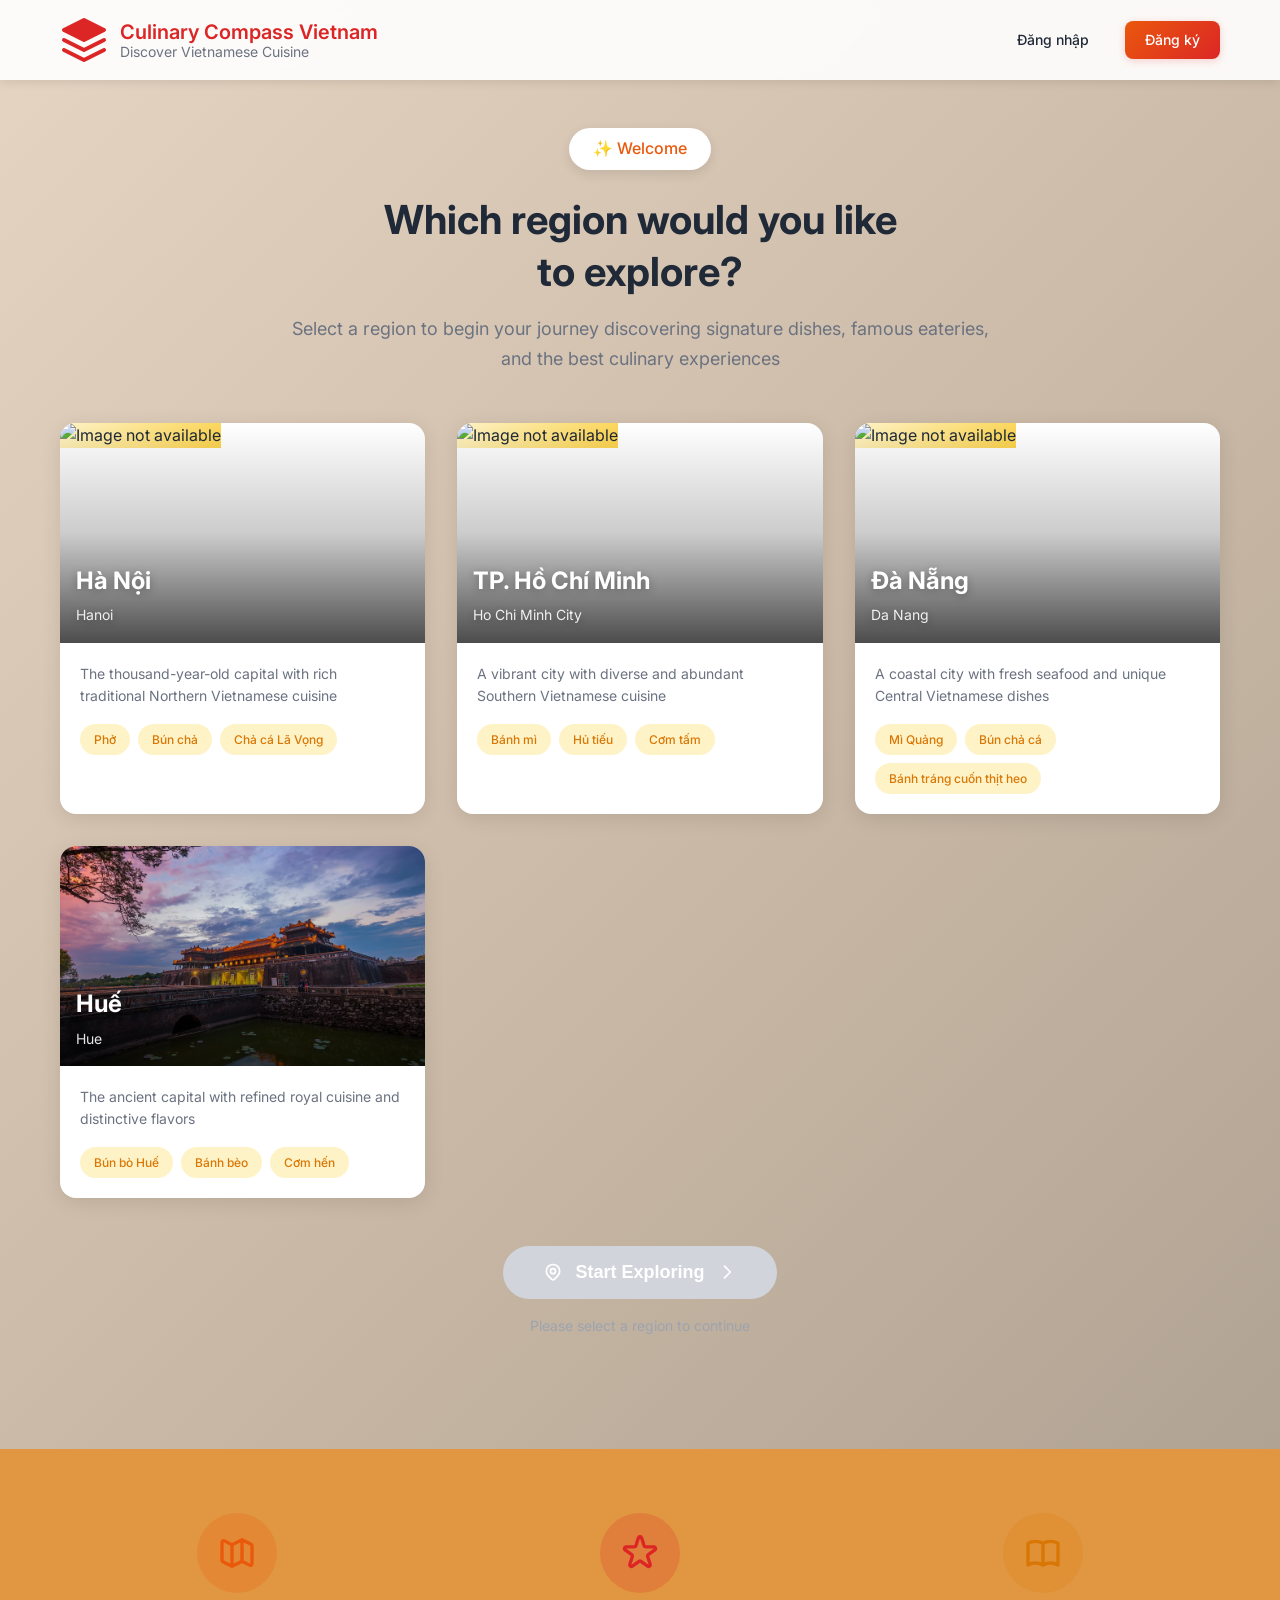
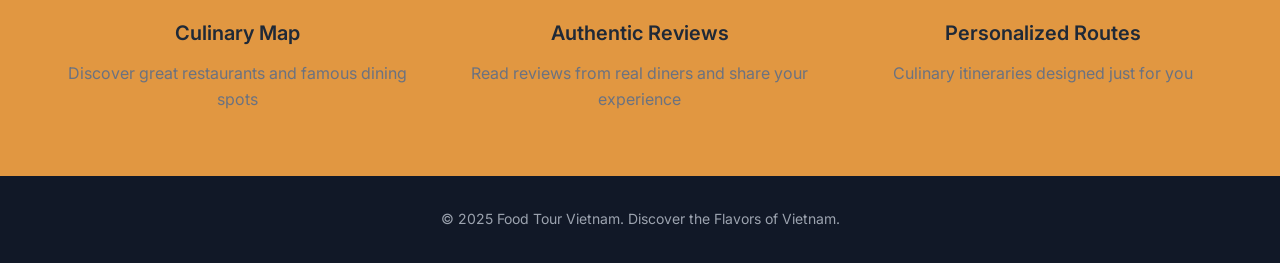
==== index.html @ 3e1b4da1 "Testing" ====
<!DOCTYPE html>
<html lang="en">
<head>
    <meta charset="UTF-8">
    <meta name="viewport" content="width=device-width, initial-scale=1.0">
    <title>Culinary Compass Vietnam - Discover Vietnamese Cuisine</title>
    <link rel="stylesheet" href="assets/css/global.css">
    <link rel="stylesheet" href="assets/css/components.css">
    <link rel="stylesheet" href="assets/css/pages/landing.css">
    <link rel="preconnect" href="https://fonts.googleapis.com">
    <link rel="preconnect" href="https://fonts.gstatic.com" crossorigin>
    <link href="https://fonts.googleapis.com/css2?family=Inter:wght@400;500;600;700&display=swap" rel="stylesheet">
</head>
<body>
    <!-- Header -->
    <header class="header">
        <div class="container">
            <div class="header-content">
                <div class="logo-container">
                    <svg class="logo-icon" viewBox="0 0 24 24" fill="none" xmlns="http://www.w3.org/2000/svg">
                        <path d="M12 2L2 7L12 12L22 7L12 2Z" fill="#DC2626" stroke="#DC2626" stroke-width="2" stroke-linecap="round" stroke-linejoin="round"/>
                        <path d="M2 17L12 22L22 17" stroke="#DC2626" stroke-width="2" stroke-linecap="round" stroke-linejoin="round"/>
                        <path d="M2 12L12 17L22 12" stroke="#DC2626" stroke-width="2" stroke-linecap="round" stroke-linejoin="round"/>
                    </svg>
                    <div class="header-text">
                        <h1 class="header-title">Culinary Compass Vietnam</h1>
                        <p class="header-subtitle">Discover Vietnamese Cuisine</p>
                    </div>
                </div>
                <div class="nav-actions" id="navActions">
                    <!-- Will be populated by JavaScript based on login state -->
                </div>
            </div>
        </div>
    </header>

    <!-- Hero Section -->
    <section class="hero-section">
        <div class="container">
            <div class="hero-content">
                <div class="welcome-badge">
                    <span>✨ Welcome</span>
                </div>
                <h2 class="hero-title">Which region would you like<br>to explore?</h2>
                <p class="hero-description">
                    Select a region to begin your journey discovering signature dishes,
                    famous eateries, and the best culinary experiences
                </p>
            </div>

            <!-- Region Cards -->
            <div class="region-grid" id="regionGrid">
                <!-- Hà Nội -->
                <div class="region-card" data-region="hanoi">
                    <div class="card-image-container">
                        <img src="https://images.unsplash.com/photo-1695297083943-8f62f476939e?w=800" alt="Hà Nội" class="card-image">
                        <div class="image-overlay"></div>
                        <div class="card-header">
                            <h3 class="card-title">Hà Nội</h3>
                            <p class="card-subtitle">Hanoi</p>
                        </div>
                        <div class="check-icon">
                            <svg viewBox="0 0 20 20" fill="currentColor">
                                <path fill-rule="evenodd" d="M16.707 5.293a1 1 0 010 1.414l-8 8a1 1 0 01-1.414 0l-4-4a1 1 0 011.414-1.414L8 12.586l7.293-7.293a1 1 0 011.414 0z" clip-rule="evenodd"/>
                            </svg>
                        </div>
                    </div>
                    <div class="card-content">
                        <p class="card-description">The thousand-year-old capital with rich traditional Northern Vietnamese cuisine</p>
                        <div class="specialty-tags">
                            <span class="tag">Phở</span>
                            <span class="tag">Bún chả</span>
                            <span class="tag">Chả cá Lã Vọng</span>
                        </div>
                    </div>
                </div>

                <!-- TP. Hồ Chí Minh -->
                <div class="region-card" data-region="saigon">
                    <div class="card-image-container">
                        <img src="https://images.unsplash.com/photo-1583417319070-4a69db38a482?w=800" alt="TP. Hồ Chí Minh" class="card-image">
                        <div class="image-overlay"></div>
                        <div class="card-header">
                            <h3 class="card-title">TP. Hồ Chí Minh</h3>
                            <p class="card-subtitle">Ho Chi Minh City</p>
                        </div>
                        <div class="check-icon">
                            <svg viewBox="0 0 20 20" fill="currentColor">
                                <path fill-rule="evenodd" d="M16.707 5.293a1 1 0 010 1.414l-8 8a1 1 0 01-1.414 0l-4-4a1 1 0 011.414-1.414L8 12.586l7.293-7.293a1 1 0 011.414 0z" clip-rule="evenodd"/>
                            </svg>
                        </div>
                    </div>
                    <div class="card-content">
                        <p class="card-description">A vibrant city with diverse and abundant Southern Vietnamese cuisine</p>
                        <div class="specialty-tags">
                            <span class="tag">Bánh mì</span>
                            <span class="tag">Hủ tiếu</span>
                            <span class="tag">Cơm tấm</span>
                        </div>
                    </div>
                </div>

                <!-- Đà Nẵng -->
                <div class="region-card" data-region="danang">
                    <div class="card-image-container">
                        <img src="https://images.unsplash.com/photo-1505018620898-92616e1849cc?w=800" alt="Đà Nẵng" class="card-image">
                        <div class="image-overlay"></div>
                        <div class="card-header">
                            <h3 class="card-title">Đà Nẵng</h3>
                            <p class="card-subtitle">Da Nang</p>
                        </div>
                        <div class="check-icon">
                            <svg viewBox="0 0 20 20" fill="currentColor">
                                <path fill-rule="evenodd" d="M16.707 5.293a1 1 0 010 1.414l-8 8a1 1 0 01-1.414 0l-4-4a1 1 0 011.414-1.414L8 12.586l7.293-7.293a1 1 0 011.414 0z" clip-rule="evenodd"/>
                            </svg>
                        </div>
                    </div>
                    <div class="card-content">
                        <p class="card-description">A coastal city with fresh seafood and unique Central Vietnamese dishes</p>
                        <div class="specialty-tags">
                            <span class="tag">Mì Quảng</span>
                            <span class="tag">Bún chả cá</span>
                            <span class="tag">Bánh tráng cuốn thịt heo</span>
                        </div>
                    </div>
                </div>

                <!-- Huế -->
                <div class="region-card" data-region="hue">
                    <div class="card-image-container">
                        <img src="assets/images/regions/hue.webp" alt="Huế" class="card-image">
                        <div class="image-overlay"></div>
                        <div class="card-header">
                            <h3 class="card-title">Huế</h3>
                            <p class="card-subtitle">Hue</p>
                        </div>
                        <div class="check-icon">
                            <svg viewBox="0 0 20 20" fill="currentColor">
                                <path fill-rule="evenodd" d="M16.707 5.293a1 1 0 010 1.414l-8 8a1 1 0 01-1.414 0l-4-4a1 1 0 011.414-1.414L8 12.586l7.293-7.293a1 1 0 011.414 0z" clip-rule="evenodd"/>
                            </svg>
                        </div>
                    </div>
                    <div class="card-content">
                        <p class="card-description">The ancient capital with refined royal cuisine and distinctive flavors</p>
                        <div class="specialty-tags">
                            <span class="tag">Bún bò Huế</span>
                            <span class="tag">Bánh bèo</span>
                            <span class="tag">Cơm hến</span>
                        </div>
                    </div>
                </div>
            </div>

            <!-- Start Button -->
            <div class="button-container">
                <button id="startButton" class="start-button" disabled>
                    <svg class="button-icon" viewBox="0 0 24 24" fill="none" stroke="currentColor">
                        <path stroke-linecap="round" stroke-linejoin="round" stroke-width="2" d="M17.657 16.657L13.414 20.9a1.998 1.998 0 01-2.827 0l-4.244-4.243a8 8 0 1111.314 0z"/>
                        <path stroke-linecap="round" stroke-linejoin="round" stroke-width="2" d="M15 11a3 3 0 11-6 0 3 3 0 016 0z"/>
                    </svg>
                    <span id="buttonText">Start Exploring</span>
                    <svg class="button-icon-right" viewBox="0 0 24 24" fill="none" stroke="currentColor">
                        <path stroke-linecap="round" stroke-linejoin="round" stroke-width="2" d="M9 5l7 7-7 7"/>
                    </svg>
                </button>
                <p id="selectionPrompt" class="selection-prompt">Please select a region to continue</p>
            </div>
        </div>
    </section>

    <!-- Features Section -->
    <section class="features-section">
        <div class="container">
            <div class="features-grid">
                <!-- Feature 1 -->
                <div class="feature-card">
                    <div class="feature-icon-container map-icon">
                        <svg class="feature-icon" viewBox="0 0 24 24" fill="none" stroke="currentColor">
                            <path stroke-linecap="round" stroke-linejoin="round" stroke-width="2" d="M9 20l-5.447-2.724A1 1 0 013 16.382V5.618a1 1 0 011.447-.894L9 7m0 13l6-3m-6 3V7m6 10l4.553 2.276A1 1 0 0021 18.382V7.618a1 1 0 00-.553-.894L15 4m0 13V4m0 0L9 7"/>
                        </svg>
                    </div>
                    <h3 class="feature-title">Culinary Map</h3>
                    <p class="feature-description">Discover great restaurants and famous dining spots</p>
                </div>

                <!-- Feature 2 -->
                <div class="feature-card">
                    <div class="feature-icon-container star-icon">
                        <svg class="feature-icon" viewBox="0 0 24 24" fill="none" stroke="currentColor">
                            <path stroke-linecap="round" stroke-linejoin="round" stroke-width="2" d="M11.049 2.927c.3-.921 1.603-.921 1.902 0l1.519 4.674a1 1 0 00.95.69h4.915c.969 0 1.371 1.24.588 1.81l-3.976 2.888a1 1 0 00-.363 1.118l1.518 4.674c.3.922-.755 1.688-1.538 1.118l-3.976-2.888a1 1 0 00-1.176 0l-3.976 2.888c-.783.57-1.838-.197-1.538-1.118l1.518-4.674a1 1 0 00-.363-1.118l-3.976-2.888c-.784-.57-.38-1.81.588-1.81h4.914a1 1 0 00.951-.69l1.519-4.674z"/>
                        </svg>
                    </div>
                    <h3 class="feature-title">Authentic Reviews</h3>
                    <p class="feature-description">Read reviews from real diners and share your experience</p>
                </div>

                <!-- Feature 3 -->
                <div class="feature-card">
                    <div class="feature-icon-container book-icon">
                        <svg class="feature-icon" viewBox="0 0 24 24" fill="none" stroke="currentColor">
                            <path stroke-linecap="round" stroke-linejoin="round" stroke-width="2" d="M12 6.253v13m0-13C10.832 5.477 9.246 5 7.5 5S4.168 5.477 3 6.253v13C4.168 18.477 5.754 18 7.5 18s3.332.477 4.5 1.253m0-13C13.168 5.477 14.754 5 16.5 5c1.747 0 3.332.477 4.5 1.253v13C19.832 18.477 18.247 18 16.5 18c-1.746 0-3.332.477-4.5 1.253"/>
                        </svg>
                    </div>
                    <h3 class="feature-title">Personalized Routes</h3>
                    <p class="feature-description">Culinary itineraries designed just for you</p>
                </div>
            </div>
        </div>
    </section>

    <!-- Footer -->
    <footer class="footer">
        <div class="container">
            <p class="footer-text">© 2025 Food Tour Vietnam. Discover the Flavors of Vietnam.</p>
        </div>
    </footer>

    <script src="assets/js/main.js"></script>
    <script src="assets/js/auth.js"></script>
    <script src="assets/js/pages/landing.js"></script>
</body>
</html>
---- assets/css/global.css ----
@custom-variant dark (&:is(.dark *));

:root {
  --font-size: 16px;
  --background: #ffffff;
  --foreground: oklch(0.145 0 0);
  --card: #ffffff;
  --card-foreground: oklch(0.145 0 0);
  --popover: oklch(1 0 0);
  --popover-foreground: oklch(0.145 0 0);
  --primary: #030213;
  --primary-foreground: oklch(1 0 0);
  --secondary: oklch(0.95 0.0058 264.53);
  --secondary-foreground: #030213;
  --muted: #ececf0;
  --muted-foreground: #717182;
  --accent: #e9ebef;
  --accent-foreground: #030213;
  --destructive: #d4183d;
  --destructive-foreground: #ffffff;
  --border: rgba(0, 0, 0, 0.1);
  --input: transparent;
  --input-background: #f3f3f5;
  --switch-background: #cbced4;
  --font-weight-medium: 500;
  --font-weight-normal: 400;
  --ring: oklch(0.708 0 0);
  --chart-1: oklch(0.646 0.222 41.116);
  --chart-2: oklch(0.6 0.118 184.704);
  --chart-3: oklch(0.398 0.07 227.392);
  --chart-4: oklch(0.828 0.189 84.429);
  --chart-5: oklch(0.769 0.188 70.08);
  --radius: 0.625rem;
  --sidebar: oklch(0.985 0 0);
  --sidebar-foreground: oklch(0.145 0 0);
  --sidebar-primary: #030213;
  --sidebar-primary-foreground: oklch(0.985 0 0);
  --sidebar-accent: oklch(0.97 0 0);
  --sidebar-accent-foreground: oklch(0.205 0 0);
  --sidebar-border: oklch(0.922 0 0);
  --sidebar-ring: oklch(0.708 0 0);
}

.dark {
  --background: oklch(0.145 0 0);
  --foreground: oklch(0.985 0 0);
  --card: oklch(0.145 0 0);
  --card-foreground: oklch(0.985 0 0);
  --popover: oklch(0.145 0 0);
  --popover-foreground: oklch(0.985 0 0);
  --primary: oklch(0.985 0 0);
  --primary-foreground: oklch(0.205 0 0);
  --secondary: oklch(0.269 0 0);
  --secondary-foreground: oklch(0.985 0 0);
  --muted: oklch(0.269 0 0);
  --muted-foreground: oklch(0.708 0 0);
  --accent: oklch(0.269 0 0);
  --accent-foreground: oklch(0.985 0 0);
  --destructive: oklch(0.396 0.141 25.723);
  --destructive-foreground: oklch(0.637 0.237 25.331);
  --border: oklch(0.269 0 0);
  --input: oklch(0.269 0 0);
  --ring: oklch(0.439 0 0);
  --font-weight-medium: 500;
  --font-weight-normal: 400;
  --chart-1: oklch(0.488 0.243 264.376);
  --chart-2: oklch(0.696 0.17 162.48);
  --chart-3: oklch(0.769 0.188 70.08);
  --chart-4: oklch(0.627 0.265 303.9);
  --chart-5: oklch(0.645 0.246 16.439);
  --sidebar: oklch(0.205 0 0);
  --sidebar-foreground: oklch(0.985 0 0);
  --sidebar-primary: oklch(0.488 0.243 264.376);
  --sidebar-primary-foreground: oklch(0.985 0 0);
  --sidebar-accent: oklch(0.269 0 0);
  --sidebar-accent-foreground: oklch(0.985 0 0);
  --sidebar-border: oklch(0.269 0 0);
  --sidebar-ring: oklch(0.439 0 0);
}

@theme inline {
  --color-background: var(--background);
  --color-foreground: var(--foreground);
  --color-card: var(--card);
  --color-card-foreground: var(--card-foreground);
  --color-popover: var(--popover);
  --color-popover-foreground: var(--popover-foreground);
  --color-primary: var(--primary);
  --color-primary-foreground: var(--primary-foreground);
  --color-secondary: var(--secondary);
  --color-secondary-foreground: var(--secondary-foreground);
  --color-muted: var(--muted);
  --color-muted-foreground: var(--muted-foreground);
  --color-accent: var(--accent);
  --color-accent-foreground: var(--accent-foreground);
  --color-destructive: var(--destructive);
  --color-destructive-foreground: var(--destructive-foreground);
  --color-border: var(--border);
  --color-input: var(--input);
  --color-input-background: var(--input-background);
  --color-switch-background: var(--switch-background);
  --color-ring: var(--ring);
  --color-chart-1: var(--chart-1);
  --color-chart-2: var(--chart-2);
  --color-chart-3: var(--chart-3);
  --color-chart-4: var(--chart-4);
  --color-chart-5: var(--chart-5);
  --radius-sm: calc(var(--radius) - 4px);
  --radius-md: calc(var(--radius) - 2px);
  --radius-lg: var(--radius);
  --radius-xl: calc(var(--radius) + 4px);
  --color-sidebar: var(--sidebar);
  --color-sidebar-foreground: var(--sidebar-foreground);
  --color-sidebar-primary: var(--sidebar-primary);
  --color-sidebar-primary-foreground: var(--sidebar-primary-foreground);
  --color-sidebar-accent: var(--sidebar-accent);
  --color-sidebar-accent-foreground: var(--sidebar-accent-foreground);
  --color-sidebar-border: var(--sidebar-border);
  --color-sidebar-ring: var(--sidebar-ring);
}

@layer base {
  * {
    @apply border-border outline-ring/50;
  }

  body {
    @apply bg-background text-foreground;
  }
}

/**
 * Base typography. This is not applied to elements which have an ancestor with a Tailwind text class.
 */
@layer base {
  :where(:not(:has([class*=" text-"]), :not(:has([class^="text-"])))) {
    h1 {
      font-size: var(--text-2xl);
      font-weight: var(--font-weight-medium);
      line-height: 1.5;
    }

    h2 {
      font-size: var(--text-xl);
      font-weight: var(--font-weight-medium);
      line-height: 1.5;
    }

    h3 {
      font-size: var(--text-lg);
      font-weight: var(--font-weight-medium);
      line-height: 1.5;
    }

    h4 {
      font-size: var(--text-base);
      font-weight: var(--font-weight-medium);
      line-height: 1.5;
    }

    p {
      font-size: var(--text-base);
      font-weight: var(--font-weight-normal);
      line-height: 1.5;
    }

    label {
      font-size: var(--text-base);
      font-weight: var(--font-weight-medium);
      line-height: 1.5;
    }

    button {
      font-size: var(--text-base);
      font-weight: var(--font-weight-medium);
      line-height: 1.5;
    }

    input {
      font-size: var(--text-base);
      font-weight: var(--font-weight-normal);
      line-height: 1.5;
    }
  }
}

html {
  font-size: var(--font-size);
}
---- assets/css/components.css ----
/* ============================================
   REUSABLE COMPONENTS
   Shared component styles across all pages
   ============================================ */

/* Buttons */
.btn {
    padding: 0.75rem 1.5rem;
    border-radius: 8px;
    font-weight: 600;
    cursor: pointer;
    transition: all 0.3s ease;
    border: none;
    font-family: inherit;
}

.btn-primary {
    background: linear-gradient(135deg, #EA580C, #DC2626);
    color: white;
    box-shadow: 0 4px 12px rgba(220, 38, 38, 0.3);
}

.btn-primary:hover {
    transform: translateY(-2px);
    box-shadow: 0 6px 20px rgba(220, 38, 38, 0.4);
}

.btn-secondary {
    background: white;
    color: #1F2937;
    border: 2px solid #E5E7EB;
}

.btn-secondary:hover {
    background: #F9FAFB;
    border-color: #DC2626;
}

/* Cards */
.card {
    background: white;
    border-radius: 16px;
    box-shadow: 0 4px 20px rgba(0, 0, 0, 0.1);
    overflow: hidden;
    transition: all 0.3s ease;
}

.card:hover {
    transform: translateY(-4px);
    box-shadow: 0 8px 30px rgba(0, 0, 0, 0.15);
}

.card-image {
    width: 100%;
    height: 100%;
    object-fit: cover;
}

.card-content {
    padding: 1.5rem;
}

/* Tags */
.tag {
    display: inline-block;
    padding: 0.375rem 0.875rem;
    border-radius: 50px;
    font-size: 0.875rem;
    font-weight: 500;
    transition: all 0.2s ease;
}

.tag-yellow {
    background: #FEF3C7;
    color: #D97706;
}

.tag-orange {
    background: #FED7AA;
    color: #EA580C;
}

.tag-red {
    background: #FEE2E2;
    color: #DC2626;
}

.tag:hover {
    transform: scale(1.05);
}

/* Modals */
.modal {
    display: none;
    position: fixed;
    inset: 0;
    z-index: 9999;
    animation: fadeIn 0.3s ease;
}

.modal.active {
    display: block;
}

.modal-overlay {
    position: absolute;
    inset: 0;
    background: rgba(0, 0, 0, 0.8);
    backdrop-filter: blur(5px);
}

.modal-content {
    position: absolute;
    top: 50%;
    left: 50%;
    transform: translate(-50%, -50%);
    background: white;
    border-radius: 24px;
    max-width: 90%;
    max-height: 90vh;
    overflow-y: auto;
    box-shadow: 0 20px 60px rgba(0, 0, 0, 0.3);
    animation: scaleIn 0.4s cubic-bezier(0.68, -0.55, 0.265, 1.55);
}

.modal-close {
    position: absolute;
    top: 1rem;
    right: 1rem;
    width: 40px;
    height: 40px;
    border-radius: 50%;
    background: rgba(255, 255, 255, 0.9);
    border: none;
    cursor: pointer;
    display: flex;
    align-items: center;
    justify-content: center;
    transition: all 0.3s ease;
    z-index: 10;
}

.modal-close:hover {
    background: #DC2626;
    color: white;
    transform: rotate(90deg);
}

/* Navigation */
.navbar {
    background: rgba(255, 255, 255, 0.95);
    backdrop-filter: blur(10px);
    box-shadow: 0 2px 10px rgba(0, 0, 0, 0.1);
    position: sticky;
    top: 0;
    z-index: 1000;
}

.nav-content {
    display: flex;
    align-items: center;
    justify-content: space-between;
    padding: 1rem 0;
}

.nav-links {
    display: flex;
    list-style: none;
    gap: 2rem;
}

.nav-links a {
    text-decoration: none;
    color: #1F2937;
    font-weight: 500;
    transition: color 0.3s ease;
}

.nav-links a:hover {
    color: #DC2626;
}

.nav-actions {
    display: flex;
    gap: 1rem;
    align-items: center;
}

.nav-login,
.nav-register {
    text-decoration: none;
    padding: 0.5rem 1.25rem;
    border-radius: 8px;
    font-weight: 500;
    transition: all 0.3s ease;
    font-size: 0.875rem;
}

.nav-login {
    color: #1F2937;
}

.nav-login:hover {
    background: #F3F4F6;
}

.nav-register {
    background: linear-gradient(135deg, #EA580C, #DC2626);
    color: white;
    box-shadow: 0 2px 8px rgba(220, 38, 38, 0.3);
}

.nav-register:hover {
    transform: translateY(-2px);
    box-shadow: 0 4px 12px rgba(220, 38, 38, 0.4);
}

/* Footer */
.footer {
    background: #374151;
    color: white;
    padding: 3rem 0 2rem;
}

.footer-content {
    display: grid;
    grid-template-columns: repeat(auto-fit, minmax(200px, 1fr));
    gap: 2rem;
}

.footer-links {
    list-style: none;
}

.footer-links a {
    color: #D1D5DB;
    text-decoration: none;
    font-size: 0.875rem;
    transition: color 0.3s ease;
}

.footer-links a:hover {
    color: white;
}

/* Notifications */
.notification-toast {
    position: fixed;
    top: 100px;
    right: 20px;
    background: linear-gradient(135deg, #EA580C, #DC2626);
    color: white;
    padding: 1rem 1.5rem;
    border-radius: 12px;
    box-shadow: 0 8px 24px rgba(220, 38, 38, 0.3);
    font-weight: 600;
    z-index: 10000;
    animation: slideInRight 0.4s ease;
}

/* Loading Spinner */
.spinner {
    border: 3px solid #f3f3f3;
    border-top: 3px solid #DC2626;
    border-radius: 50%;
    width: 40px;
    height: 40px;
    animation: spin 1s linear infinite;
}

@keyframes spin {
    0% { transform: rotate(0deg); }
    100% { transform: rotate(360deg); }
}

/* User Account Menu */
.user-menu-container {
    position: relative;
}

.user-account-btn {
    display: flex;
    align-items: center;
    gap: 0.5rem;
    padding: 0.5rem 1rem;
    background: white;
    border: 1px solid #E5E7EB;
    border-radius: 50px;
    cursor: pointer;
    transition: all 0.3s ease;
    font-family: inherit;
}

.user-account-btn:hover {
    background: #F9FAFB;
    border-color: #DC2626;
    transform: translateY(-1px);
    box-shadow: 0 2px 8px rgba(220, 38, 38, 0.1);
}

.user-avatar-small {
    width: 32px;
    height: 32px;
    border-radius: 50%;
    background: linear-gradient(135deg, #EA580C, #DC2626);
    color: white;
    display: flex;
    align-items: center;
    justify-content: center;
    font-weight: 600;
    font-size: 0.875rem;
}

.user-name-text {
    font-weight: 500;
    color: #1F2937;
    max-width: 120px;
    overflow: hidden;
    text-overflow: ellipsis;
    white-space: nowrap;
}

.dropdown-arrow {
    width: 16px;
    height: 16px;
    transition: transform 0.3s ease;
}

.user-account-btn:hover .dropdown-arrow {
    transform: translateY(2px);
}

/* Account Dropdown */
.account-dropdown {
    position: absolute;
    top: calc(100% + 8px);
    right: 0;
    width: 280px;
    background: white;
    border-radius: 12px;
    box-shadow: 0 8px 24px rgba(0, 0, 0, 0.15);
    opacity: 0;
    visibility: hidden;
    transform: translateY(-10px);
    transition: all 0.3s cubic-bezier(0.4, 0, 0.2, 1);
    z-index: 1000;
    border: 1px solid #E5E7EB;
}

.account-dropdown.active {
    opacity: 1;
    visibility: visible;
    transform: translateY(0);
}

.dropdown-header {
    display: flex;
    align-items: center;
    gap: 0.75rem;
    padding: 1rem;
    background: linear-gradient(135deg, #FEF3C7 0%, #FED7AA 100%);
    border-radius: 12px 12px 0 0;
}

.dropdown-avatar {
    width: 48px;
    height: 48px;
    border-radius: 50%;
    background: linear-gradient(135deg, #EA580C, #DC2626);
    color: white;
    display: flex;
    align-items: center;
    justify-content: center;
    font-weight: 700;
    font-size: 1.25rem;
    flex-shrink: 0;
}

.dropdown-user-info {
    flex: 1;
    min-width: 0;
}

.dropdown-username {
    font-weight: 600;
    color: #1F2937;
    margin: 0 0 0.25rem 0;
    font-size: 0.875rem;
    overflow: hidden;
    text-overflow: ellipsis;
    white-space: nowrap;
}

.dropdown-email {
    color: #6B7280;
    margin: 0;
    font-size: 0.75rem;
    overflow: hidden;
    text-overflow: ellipsis;
    white-space: nowrap;
}

.dropdown-divider {
    height: 1px;
    background: #E5E7EB;
    margin: 0.5rem 0;
}

.dropdown-item {
    display: flex;
    align-items: center;
    gap: 0.75rem;
    padding: 0.75rem 1rem;
    color: #1F2937;
    text-decoration: none;
    transition: all 0.2s ease;
    cursor: pointer;
    font-size: 0.875rem;
}

.dropdown-item:hover {
    background: #F9FAFB;
}

.dropdown-item:active {
    background: #F3F4F6;
}

.dropdown-icon {
    width: 20px;
    height: 20px;
    stroke-width: 2;
    flex-shrink: 0;
}

.logout-item {
    color: #DC2626;
}

.logout-item:hover {
    background: #FEE2E2;
}

/* Responsive utilities */
@media (max-width: 768px) {
    .hide-mobile {
        display: none !important;
    }
    
    .nav-links {
        display: none;
    }
    
    .footer-content {
        grid-template-columns: 1fr;
    }
    
    .user-name-text {
        display: none;
    }
    
    .account-dropdown {
        right: -10px;
        width: 260px;
    }
}

@media (min-width: 769px) {
    .hide-desktop {
        display: none !important;
    }
}
---- assets/css/pages/landing.css ----
/* Reset and Base Styles */
* {
    margin: 0;
    padding: 0;
    box-sizing: border-box;
}

:root {
    /* Colors from Figma design */
    --primary-red: #DC2626;
    --primary-orange: #EA580C;
    --bg-gradient-start: #E7D5C3;
    --bg-gradient-mid: #C9B8A5;
    --bg-gradient-end: #A89B8D;
    --text-dark: #1F2937;
    --text-gray: #6B7280;
    --text-light: #9CA3AF;
    --white: #FFFFFF;
    --orange-light: #FEF3C7;
    --orange-dark: #D97706;
    --card-shadow: rgba(0, 0, 0, 0.1);
    --feature-bg: #E19741;
    --footer-bg: #111827;
}

body {
    font-family: 'Inter', -apple-system, BlinkMacSystemFont, 'Segoe UI', sans-serif;
    line-height: 1.6;
    color: var(--text-dark);
    background: linear-gradient(135deg, var(--bg-gradient-start) 0%, var(--bg-gradient-mid) 50%, var(--bg-gradient-end) 100%);
    min-height: 100vh;
}

.container {
    max-width: 1200px;
    margin: 0 auto;
    padding: 0 20px;
}

/* Header */
.header {
    background: rgba(255, 255, 255, 0.9);
    backdrop-filter: blur(10px);
    box-shadow: 0 2px 10px var(--card-shadow);
    position: sticky;
    top: 0;
    z-index: 100;
    padding: 1rem 0;
}

.header-content {
    display: flex;
    align-items: center;
    justify-content: space-between;
}

.logo-container {
    display: flex;
    align-items: center;
    gap: 12px;
}

.logo-icon {
    width: 48px;
    height: 48px;
}

.header-text {
    display: flex;
    flex-direction: column;
}

.header-title {
    font-size: 1.25rem;
    font-weight: 600;
    color: var(--primary-red);
    line-height: 1.2;
}

.header-subtitle {
    font-size: 0.875rem;
    color: var(--text-gray);
    line-height: 1.2;
}

.nav-actions {
    display: flex;
    gap: 1rem;
    align-items: center;
}

.nav-login, .nav-register {
    text-decoration: none;
    padding: 0.5rem 1.25rem;
    border-radius: 8px;
    font-weight: 500;
    transition: all 0.3s ease;
    font-size: 0.875rem;
}

.nav-login {
    color: var(--text-dark);
}

.nav-login:hover {
    background: #F3F4F6;
}

.nav-register {
    background: linear-gradient(135deg, var(--primary-orange), var(--primary-red));
    color: var(--white);
    box-shadow: 0 2px 8px rgba(220, 38, 38, 0.2);
}

.nav-register:hover {
    transform: translateY(-1px);
    box-shadow: 0 4px 12px rgba(220, 38, 38, 0.3);
}

/* Hero Section */
.hero-section {
    padding: 3rem 0;
}

.hero-content {
    text-align: center;
    margin-bottom: 3rem;
}

.welcome-badge {
    display: inline-block;
    background: var(--white);
    padding: 0.5rem 1.5rem;
    border-radius: 50px;
    box-shadow: 0 4px 12px var(--card-shadow);
    margin-bottom: 1.5rem;
    animation: fadeInDown 0.6s ease;
}

.welcome-badge span {
    color: var(--primary-orange);
    font-weight: 500;
    font-size: 1rem;
}

.hero-title {
    font-size: 2.5rem;
    font-weight: 700;
    color: var(--text-dark);
    margin-bottom: 1rem;
    line-height: 1.3;
    animation: fadeInUp 0.6s ease 0.2s both;
}

.hero-description {
    font-size: 1.125rem;
    color: var(--text-gray);
    max-width: 700px;
    margin: 0 auto 2rem;
    line-height: 1.7;
    animation: fadeInUp 0.6s ease 0.4s both;
}

/* Region Cards Grid */
.region-grid {
    display: grid;
    grid-template-columns: repeat(auto-fit, minmax(280px, 1fr));
    gap: 2rem;
    margin-bottom: 3rem;
}

.region-card {
    background: var(--white);
    border-radius: 16px;
    overflow: hidden;
    box-shadow: 0 4px 20px var(--card-shadow);
    cursor: pointer;
    transition: all 0.3s cubic-bezier(0.4, 0, 0.2, 1);
    animation: fadeInUp 0.6s ease both;
}

.region-card:nth-child(1) { animation-delay: 0.1s; }
.region-card:nth-child(2) { animation-delay: 0.2s; }
.region-card:nth-child(3) { animation-delay: 0.3s; }
.region-card:nth-child(4) { animation-delay: 0.4s; }

.region-card:hover {
    transform: translateY(-8px) scale(1.02);
    box-shadow: 0 12px 40px rgba(0, 0, 0, 0.15);
}

.region-card.selected {
    transform: scale(1.05);
    box-shadow: 0 0 0 4px var(--primary-orange);
    animation: pulse 0.5s ease;
}

.card-image-container {
    position: relative;
    height: 220px;
    overflow: hidden;
}

.card-image {
    width: 100%;
    height: 100%;
    object-fit: cover;
    transition: transform 0.5s ease;
}

.region-card:hover .card-image {
    transform: scale(1.1);
}

.image-overlay {
    position: absolute;
    inset: 0;
    background: linear-gradient(to top, rgba(0, 0, 0, 0.7) 0%, rgba(0, 0, 0, 0.2) 50%, transparent 100%);
}

.card-header {
    position: absolute;
    bottom: 16px;
    left: 16px;
    z-index: 2;
}

.card-title {
    font-size: 1.5rem;
    font-weight: 700;
    color: var(--white);
    margin-bottom: 4px;
    text-shadow: 0 2px 8px rgba(0, 0, 0, 0.3);
}

.card-subtitle {
    font-size: 0.875rem;
    color: rgba(255, 255, 255, 0.9);
    text-shadow: 0 2px 8px rgba(0, 0, 0, 0.3);
}

.check-icon {
    position: absolute;
    top: 16px;
    right: 16px;
    width: 36px;
    height: 36px;
    background: var(--primary-orange);
    border-radius: 50%;
    display: flex;
    align-items: center;
    justify-content: center;
    color: var(--white);
    opacity: 0;
    transform: scale(0);
    transition: all 0.3s cubic-bezier(0.68, -0.55, 0.265, 1.55);
    z-index: 3;
}

.check-icon svg {
    width: 20px;
    height: 20px;
}

.region-card.selected .check-icon {
    opacity: 1;
    transform: scale(1);
}

.card-content {
    padding: 1.25rem;
}

.card-description {
    font-size: 0.875rem;
    color: var(--text-gray);
    margin-bottom: 1rem;
    line-height: 1.6;
}

.specialty-tags {
    display: flex;
    flex-wrap: wrap;
    gap: 0.5rem;
}

.tag {
    display: inline-block;
    background: var(--orange-light);
    color: var(--orange-dark);
    padding: 0.375rem 0.875rem;
    border-radius: 50px;
    font-size: 0.75rem;
    font-weight: 500;
    transition: all 0.2s ease;
}

.tag:hover {
    background: var(--orange-dark);
    color: var(--white);
    transform: scale(1.05);
}

/* Start Button */
.button-container {
    text-align: center;
    animation: fadeInUp 0.6s ease 0.5s both;
}

.start-button {
    display: inline-flex;
    align-items: center;
    gap: 0.75rem;
    background: linear-gradient(135deg, var(--primary-orange) 0%, var(--primary-red) 100%);
    color: var(--white);
    padding: 1rem 2.5rem;
    border: none;
    border-radius: 50px;
    font-size: 1.125rem;
    font-weight: 600;
    cursor: pointer;
    box-shadow: 0 8px 24px rgba(220, 38, 38, 0.3);
    transition: all 0.3s ease;
    position: relative;
    overflow: hidden;
}

.start-button::before {
    content: '';
    position: absolute;
    inset: 0;
    background: linear-gradient(135deg, var(--primary-red) 0%, var(--primary-orange) 100%);
    opacity: 0;
    transition: opacity 0.3s ease;
}

.start-button:hover::before {
    opacity: 1;
}

.start-button:hover {
    transform: translateY(-2px);
    box-shadow: 0 12px 32px rgba(220, 38, 38, 0.4);
}

.start-button:active {
    transform: translateY(0);
}

.start-button:disabled {
    background: #D1D5DB;
    cursor: not-allowed;
    box-shadow: none;
}

.start-button:disabled:hover {
    transform: none;
}

.button-icon,
.button-icon-right {
    width: 20px;
    height: 20px;
    stroke-width: 2.5;
    position: relative;
    z-index: 1;
}

.start-button span {
    position: relative;
    z-index: 1;
}

.selection-prompt {
    margin-top: 1rem;
    color: var(--text-light);
    font-size: 0.875rem;
    animation: fadeIn 0.3s ease;
}

.selection-prompt.hidden {
    display: none;
}

/* Features Section */
.features-section {
    background: var(--feature-bg);
    padding: 4rem 0;
    margin-top: 4rem;
}

.features-grid {
    display: grid;
    grid-template-columns: repeat(auto-fit, minmax(280px, 1fr));
    gap: 3rem;
}

.feature-card {
    text-align: center;
    animation: fadeInUp 0.6s ease both;
}

.feature-card:nth-child(1) { animation-delay: 0.1s; }
.feature-card:nth-child(2) { animation-delay: 0.2s; }
.feature-card:nth-child(3) { animation-delay: 0.3s; }

.feature-icon-container {
    width: 80px;
    height: 80px;
    margin: 0 auto 1.5rem;
    border-radius: 50%;
    display: flex;
    align-items: center;
    justify-content: center;
    transition: all 0.3s ease;
}

.map-icon {
    background: rgba(234, 88, 12, 0.2);
}

.star-icon {
    background: rgba(220, 38, 38, 0.2);
}

.book-icon {
    background: rgba(217, 119, 6, 0.2);
}

.feature-icon {
    width: 40px;
    height: 40px;
    stroke-width: 2;
}

.map-icon .feature-icon {
    color: var(--primary-orange);
}

.star-icon .feature-icon {
    color: var(--primary-red);
}

.book-icon .feature-icon {
    color: var(--orange-dark);
}

.feature-card:hover .feature-icon-container {
    transform: translateY(-8px) rotate(5deg);
}

.feature-title {
    font-size: 1.25rem;
    font-weight: 600;
    color: var(--text-dark);
    margin-bottom: 0.75rem;
}

.feature-description {
    font-size: 1rem;
    color: var(--text-gray);
    line-height: 1.6;
}

/* Footer */
.footer {
    background: var(--footer-bg);
    color: var(--white);
    padding: 2rem 0;
    text-align: center;
}

.footer-text {
    color: #9CA3AF;
    font-size: 0.875rem;
}

/* Animations */
@keyframes fadeInDown {
    from {
        opacity: 0;
        transform: translateY(-30px);
    }
    to {
        opacity: 1;
        transform: translateY(0);
    }
}

@keyframes fadeInUp {
    from {
        opacity: 0;
        transform: translateY(30px);
    }
    to {
        opacity: 1;
        transform: translateY(0);
    }
}

@keyframes fadeIn {
    from {
        opacity: 0;
    }
    to {
        opacity: 1;
    }
}

@keyframes pulse {
    0%, 100% {
        transform: scale(1.05);
    }
    50% {
        transform: scale(1.08);
    }
}

/* Responsive Design */
@media (max-width: 768px) {
    .hero-title {
        font-size: 2rem;
    }

    .hero-description {
        font-size: 1rem;
    }

    .region-grid {
        grid-template-columns: 1fr;
        gap: 1.5rem;
    }

    .features-grid {
        grid-template-columns: 1fr;
        gap: 2rem;
    }

    .start-button {
        padding: 0.875rem 2rem;
        font-size: 1rem;
    }

    .header-title {
        font-size: 1.125rem;
    }

    .header-subtitle {
        font-size: 0.75rem;
    }

    .logo-icon {
        width: 40px;
        height: 40px;
    }
}

@media (max-width: 480px) {
    .hero-title {
        font-size: 1.5rem;
    }

    .card-title {
        font-size: 1.25rem;
    }

    .container {
        padding: 0 16px;
    }
}
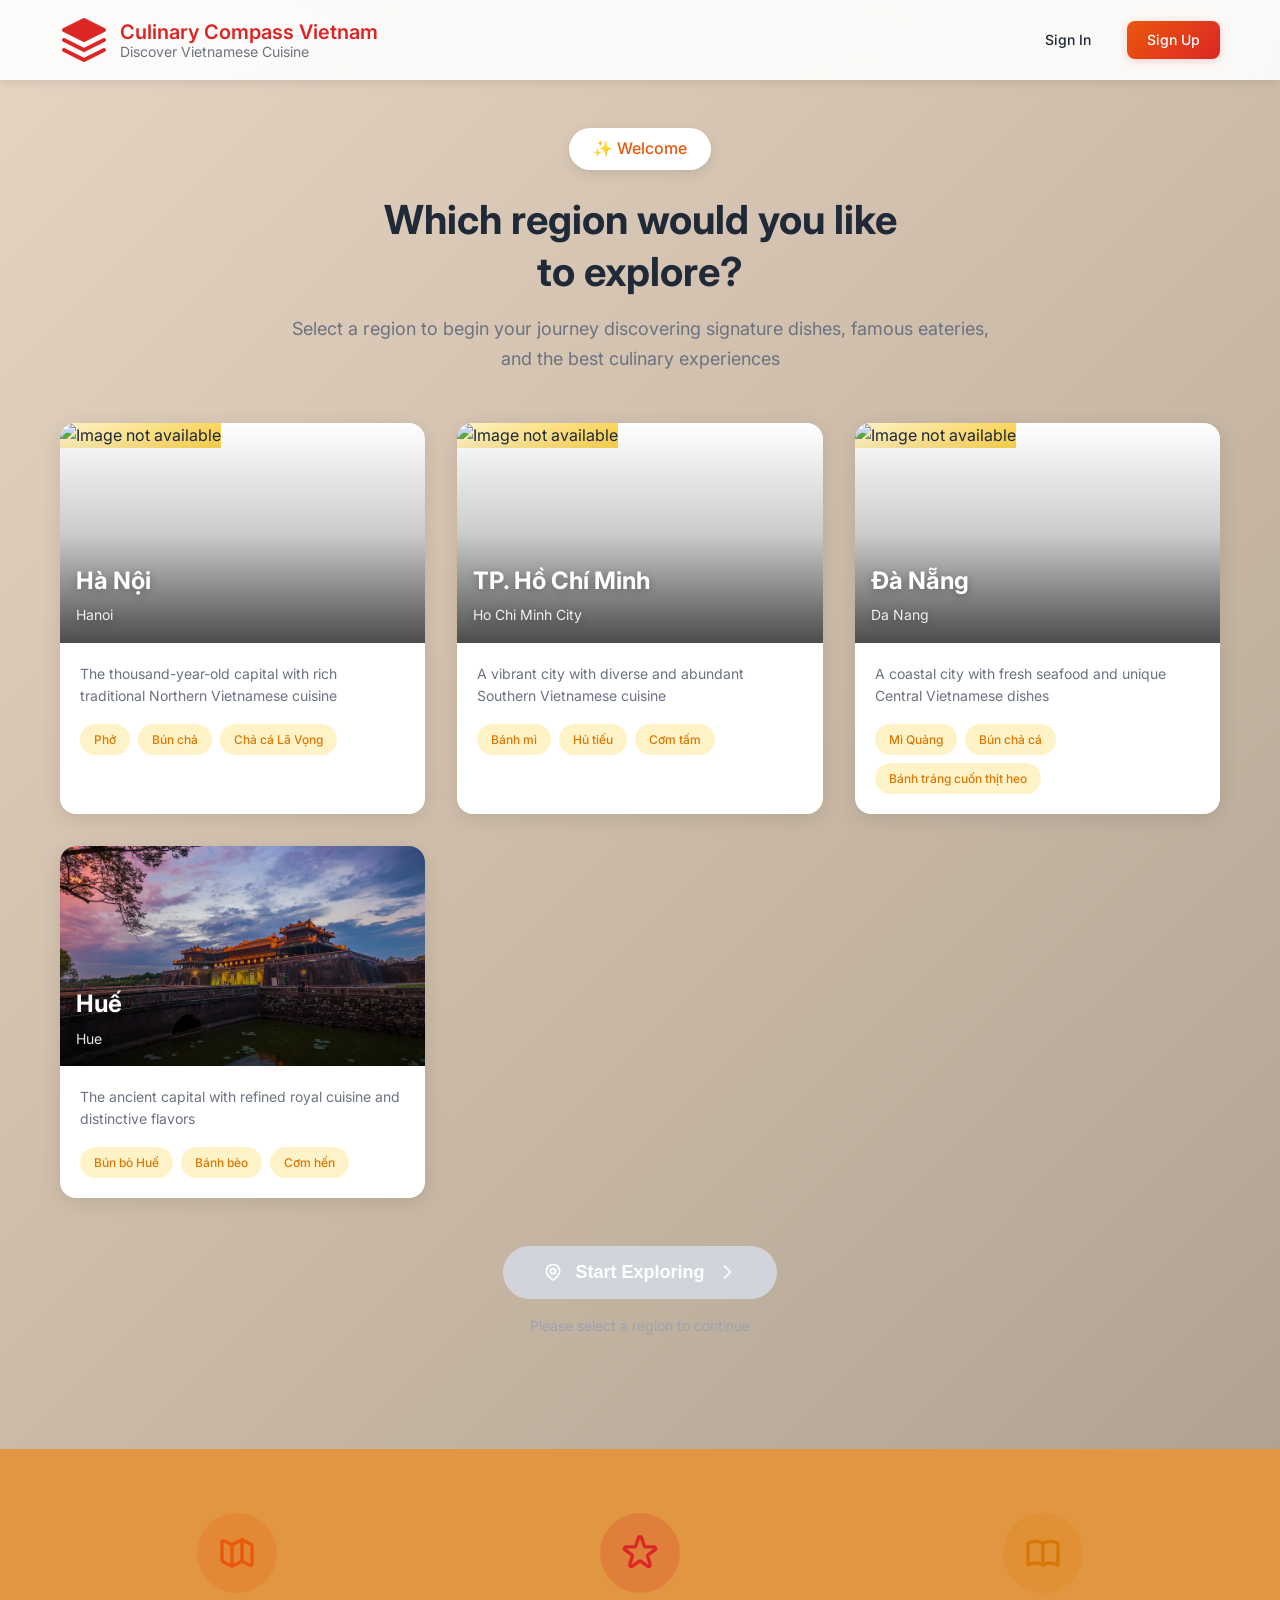
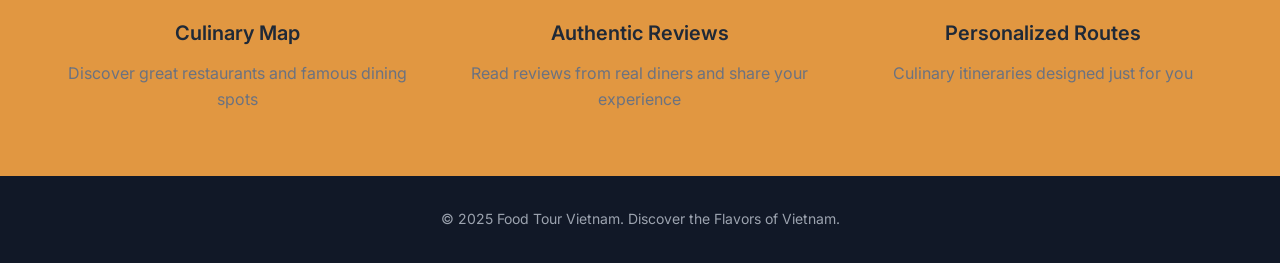
==== commit 5f7b02c8: "testing!" ====
--- a/index.html
+++ b/index.html
@@ -12,7 +12,6 @@
     <link href="https://fonts.googleapis.com/css2?family=Inter:wght@400;500;600;700&display=swap" rel="stylesheet">
 </head>
 <body>
-    <!-- Header -->
     <header class="header">
         <div class="container">
             <div class="header-content">
@@ -28,13 +27,11 @@
                     </div>
                 </div>
                 <div class="nav-actions" id="navActions">
-                    <!-- Will be populated by JavaScript based on login state -->
-                </div>
+                    </div>
             </div>
         </div>
     </header>
 
-    <!-- Hero Section -->
     <section class="hero-section">
         <div class="container">
             <div class="hero-content">
@@ -48,9 +45,7 @@
                 </p>
             </div>
 
-            <!-- Region Cards -->
             <div class="region-grid" id="regionGrid">
-                <!-- Hà Nội -->
                 <div class="region-card" data-region="hanoi">
                     <div class="card-image-container">
                         <img src="https://images.unsplash.com/photo-1695297083943-8f62f476939e?w=800" alt="Hà Nội" class="card-image">
@@ -75,7 +70,6 @@
                     </div>
                 </div>
 
-                <!-- TP. Hồ Chí Minh -->
                 <div class="region-card" data-region="saigon">
                     <div class="card-image-container">
                         <img src="https://images.unsplash.com/photo-1583417319070-4a69db38a482?w=800" alt="TP. Hồ Chí Minh" class="card-image">
@@ -100,7 +94,6 @@
                     </div>
                 </div>
 
-                <!-- Đà Nẵng -->
                 <div class="region-card" data-region="danang">
                     <div class="card-image-container">
                         <img src="https://images.unsplash.com/photo-1505018620898-92616e1849cc?w=800" alt="Đà Nẵng" class="card-image">
@@ -125,7 +118,6 @@
                     </div>
                 </div>
 
-                <!-- Huế -->
                 <div class="region-card" data-region="hue">
                     <div class="card-image-container">
                         <img src="assets/images/regions/hue.webp" alt="Huế" class="card-image">
@@ -151,7 +143,6 @@
                 </div>
             </div>
 
-            <!-- Start Button -->
             <div class="button-container">
                 <button id="startButton" class="start-button" disabled>
                     <svg class="button-icon" viewBox="0 0 24 24" fill="none" stroke="currentColor">
@@ -168,11 +159,9 @@
         </div>
     </section>
 
-    <!-- Features Section -->
     <section class="features-section">
         <div class="container">
             <div class="features-grid">
-                <!-- Feature 1 -->
                 <div class="feature-card">
                     <div class="feature-icon-container map-icon">
                         <svg class="feature-icon" viewBox="0 0 24 24" fill="none" stroke="currentColor">
@@ -183,7 +172,6 @@
                     <p class="feature-description">Discover great restaurants and famous dining spots</p>
                 </div>
 
-                <!-- Feature 2 -->
                 <div class="feature-card">
                     <div class="feature-icon-container star-icon">
                         <svg class="feature-icon" viewBox="0 0 24 24" fill="none" stroke="currentColor">
@@ -194,7 +182,6 @@
                     <p class="feature-description">Read reviews from real diners and share your experience</p>
                 </div>
 
-                <!-- Feature 3 -->
                 <div class="feature-card">
                     <div class="feature-icon-container book-icon">
                         <svg class="feature-icon" viewBox="0 0 24 24" fill="none" stroke="currentColor">
@@ -208,15 +195,50 @@
         </div>
     </section>
 
-    <!-- Footer -->
     <footer class="footer">
         <div class="container">
             <p class="footer-text">© 2025 Food Tour Vietnam. Discover the Flavors of Vietnam.</p>
         </div>
     </footer>
-
+    
+    <div id="confirmModal" class="modal" style="display: none;">
+        <div class="modal-content">
+            <div class="modal-header">
+                <h3>Ready to explore?</h3>
+            </div>
+            
+            <div class="modal-body">
+                <p>You have selected <strong id="selectedRegionName">Region</strong>.</p>
+                <p>Click outside this box to cancel, or click the button below to continue.</p>
+            </div>
+
+            <div class="modal-footer">
+                <button id="finalStartBtn" class="btn-primary" style="width: 100%;">Let's Go!</button>
+            </div>
+        </div>
+    </div>
     <script src="assets/js/main.js"></script>
     <script src="assets/js/auth.js"></script>
     <script src="assets/js/pages/landing.js"></script>
+
+    <div id="accountDropdown" class="account-dropdown" style="display: none;">
+        <div class="dropdown-content">
+            <div class="dropdown-header">
+                <div class="user-avatar">
+                    <span id="userInitial">U</span>
+                </div>
+                <div class="user-info">
+                    <p class="user-name" id="userName">User</p>
+                    <p class="user-email">user@example.com</p>
+                </div>
+            </div>
+            <hr class="dropdown-divider">
+            <a href="profile.html" class="dropdown-item">My Account</a>
+            <a href="favorites.html" class="dropdown-item">Favorite Restaurants</a>
+            <a href="tour-history.html" class="dropdown-item">Tour History</a>
+            <hr class="dropdown-divider">
+            <a href="#" class="dropdown-item logout-item" onclick="handleLogout(); return false;">Sign Out</a>
+        </div>
+    </div>
 </body>
 </html>
